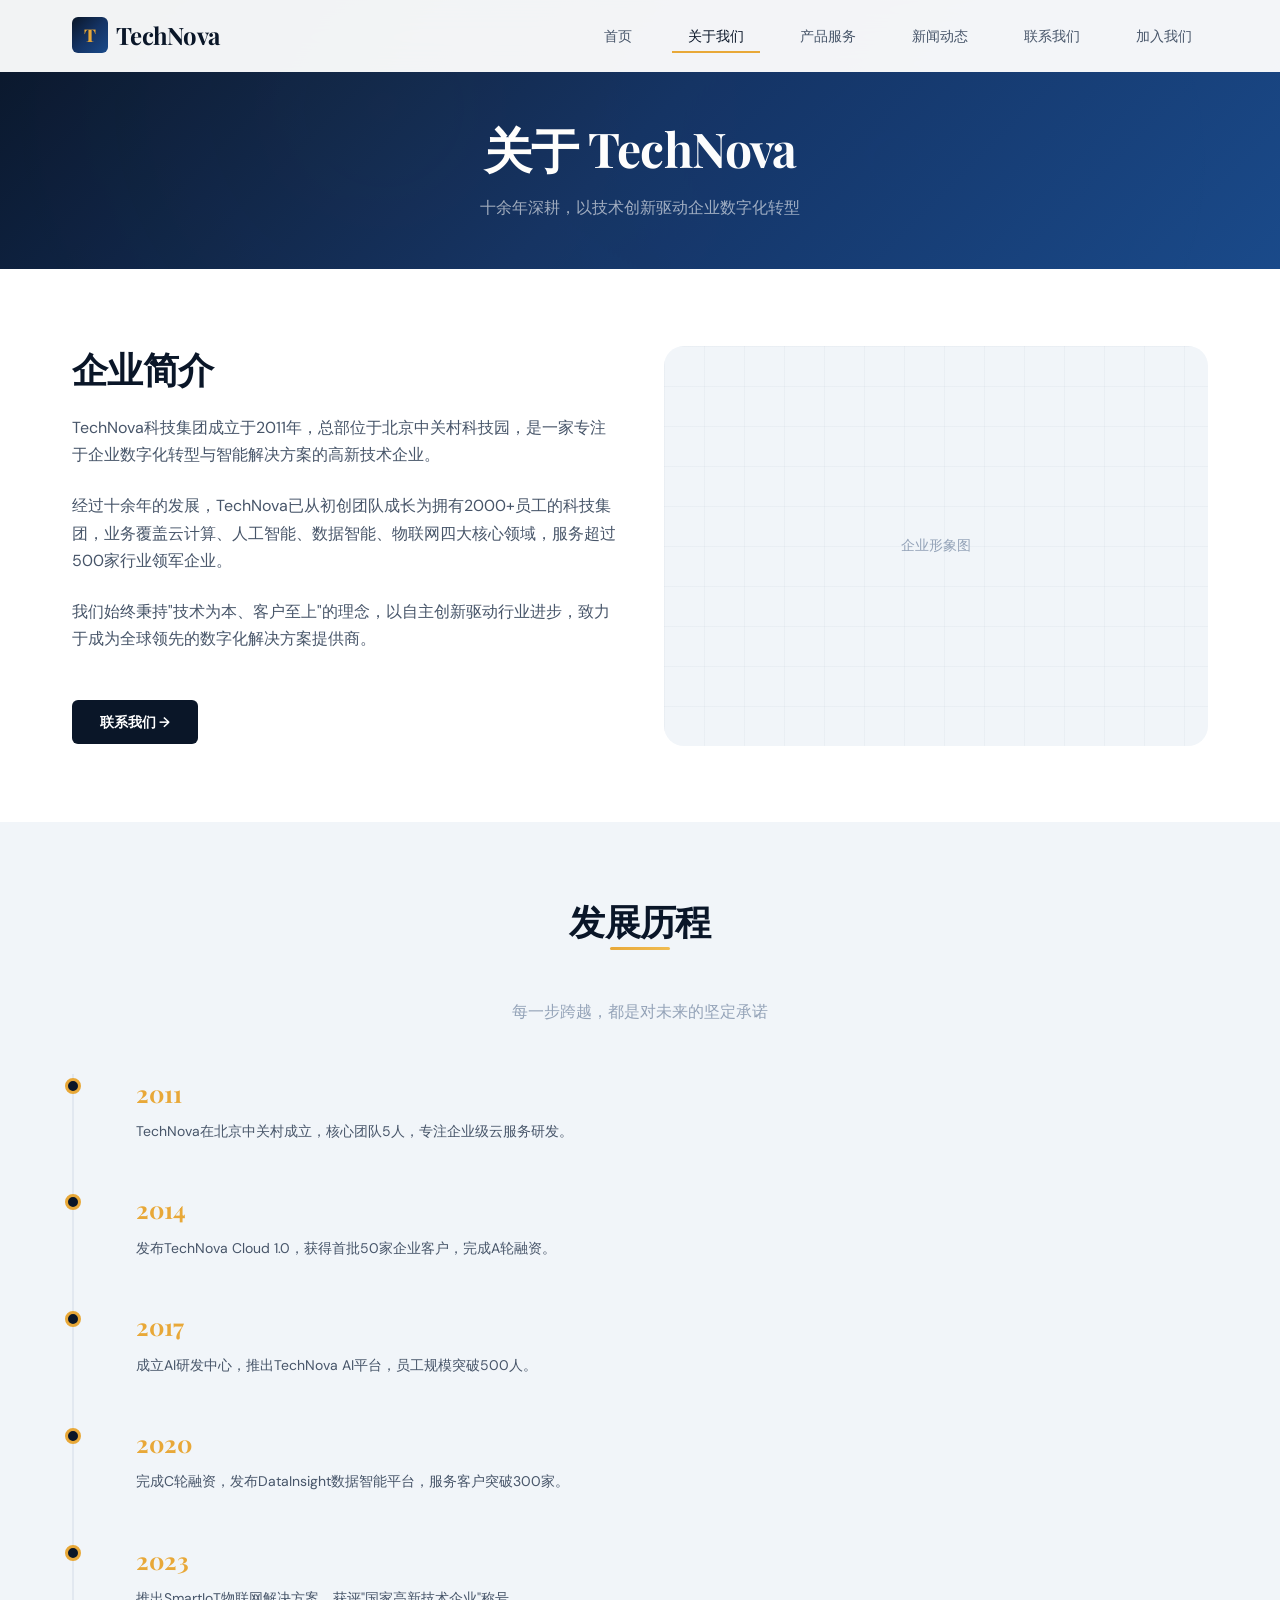
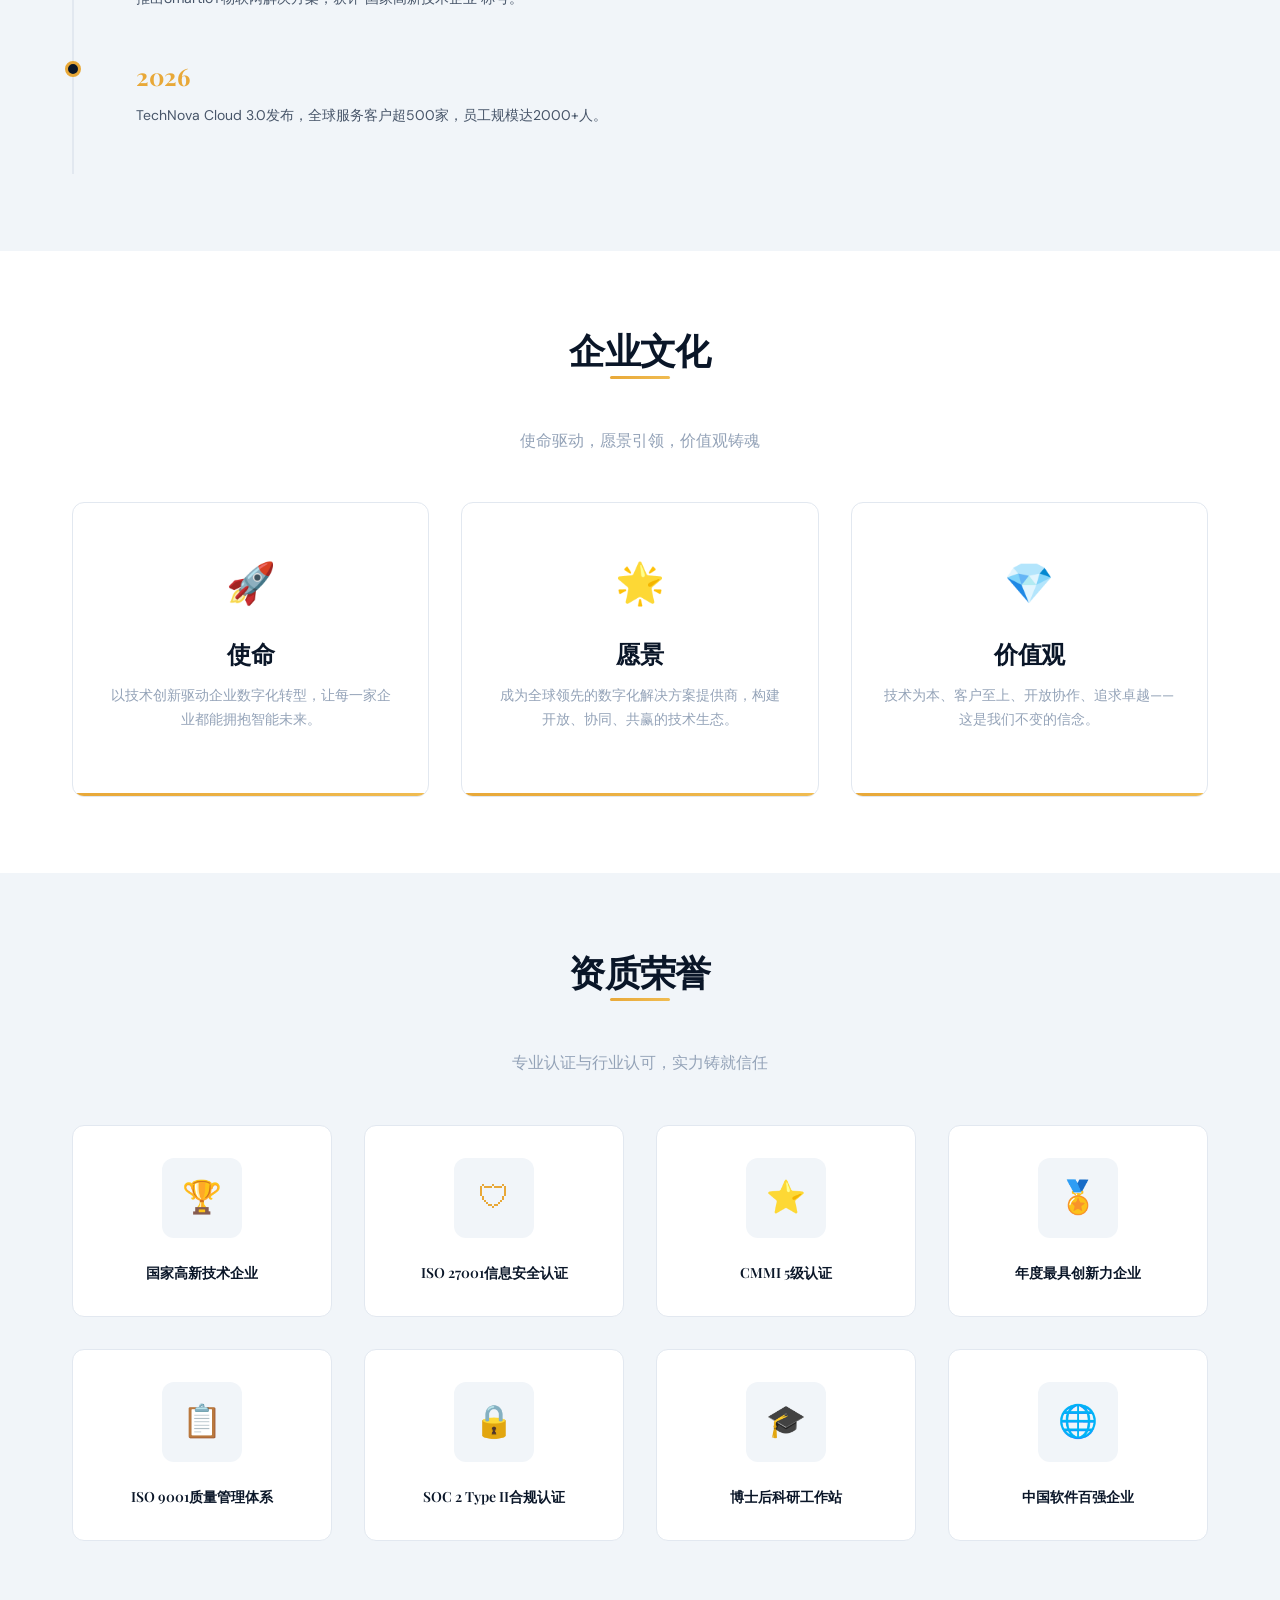
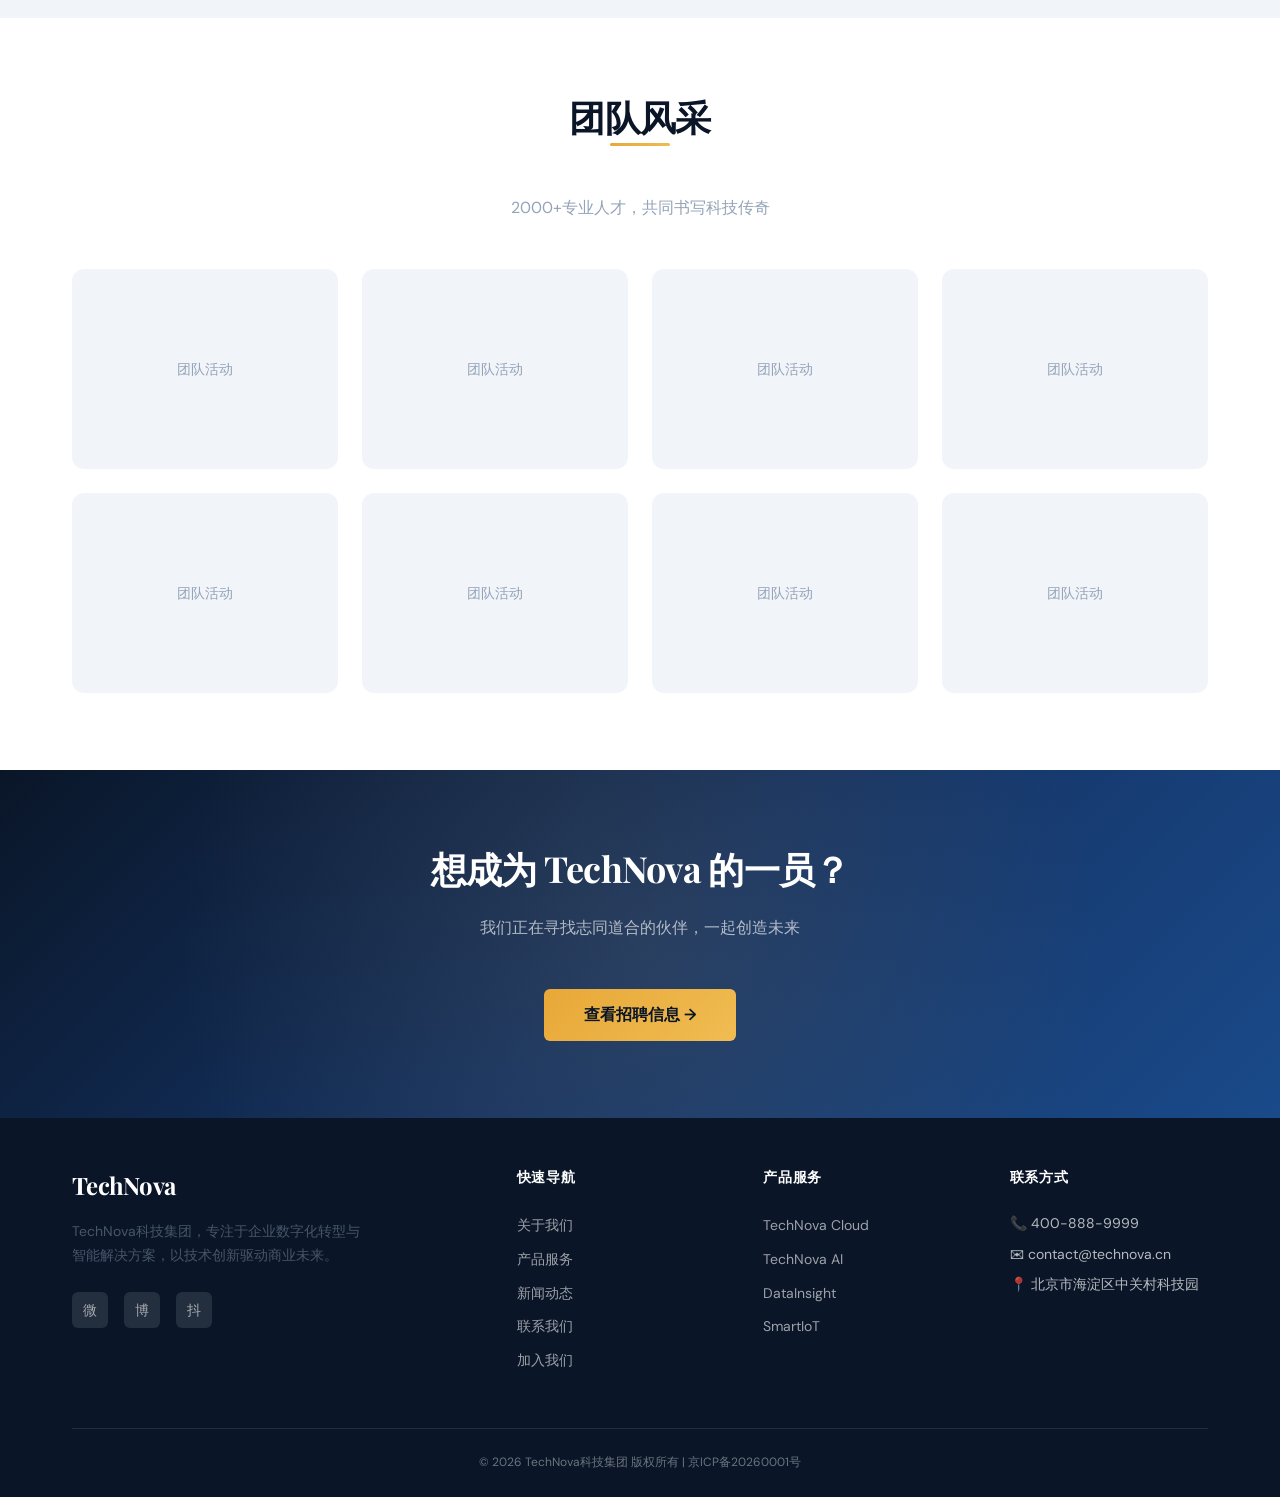
==== about.html @ 80d60792 "企业官网 firlst commit" ====
<!DOCTYPE html>
<html lang="zh-CN">
<head>
  <meta charset="UTF-8">
  <meta name="viewport" content="width=device-width, initial-scale=1.0">
  <title>关于我们 — TechNova科技集团</title>
  <meta name="description" content="了解TechNova科技集团的发展历程、企业文化、资质荣誉与团队风采。">
  <meta property="og:title" content="关于我们 — TechNova科技集团">
  <meta property="og:description" content="TechNova科技集团，十余年深耕数字化转型领域。">
  <link rel="preconnect" href="https://fonts.googleapis.com">
  <link rel="preconnect" href="https://fonts.gstatic.com" crossorigin>
  <link href="https://fonts.googleapis.com/css2?family=Playfair+Display:wght@400;600;700&family=DM+Sans:wght@400;500;600;700&display=swap" rel="stylesheet">
  <link rel="stylesheet" href="css/style.css">
</head>
<body>
  <a href="#main" class="skip-link">跳到主要内容</a>

  <!-- Navigation -->
  <nav class="navbar" role="navigation" aria-label="主导航">
    <div class="navbar__inner">
      <a href="index.html" class="navbar__logo" aria-label="TechNova 首页">
        <div class="navbar__logo-icon">T</div>
        TechNova
      </a>
      <ul class="navbar__menu">
        <li><a href="index.html" class="navbar__link">首页</a></li>
        <li><a href="about.html" class="navbar__link active">关于我们</a></li>
        <li><a href="products.html" class="navbar__link">产品服务</a></li>
        <li><a href="news.html" class="navbar__link">新闻动态</a></li>
        <li><a href="contact.html" class="navbar__link">联系我们</a></li>
        <li><a href="careers.html" class="navbar__link">加入我们</a></li>
      </ul>
      <div class="navbar__hamburger" aria-label="打开菜单" role="button" tabindex="0">
        <span></span><span></span><span></span>
      </div>
    </div>
    <div class="navbar__overlay"></div>
    <div class="navbar__mobile-menu">
      <a href="index.html" class="navbar__link">首页</a>
      <a href="about.html" class="navbar__link active">关于我们</a>
      <a href="products.html" class="navbar__link">产品服务</a>
      <a href="news.html" class="navbar__link">新闻动态</a>
      <a href="contact.html" class="navbar__link">联系我们</a>
      <a href="careers.html" class="navbar__link">加入我们</a>
    </div>
  </nav>

  <main id="main">
    <!-- Page Banner -->
    <section class="page-banner">
      <div class="container">
        <h1>关于 TechNova</h1>
        <p>十余年深耕，以技术创新驱动企业数字化转型</p>
      </div>
    </section>

    <!-- Company Intro -->
    <section class="section" aria-labelledby="intro-title">
      <div class="container">
        <div class="intro-layout reveal">
          <div class="intro-layout__text">
            <h2 id="intro-title">企业简介</h2>
            <p>TechNova科技集团成立于2011年，总部位于北京中关村科技园，是一家专注于企业数字化转型与智能解决方案的高新技术企业。</p>
            <p>经过十余年的发展，TechNova已从初创团队成长为拥有2000+员工的科技集团，业务覆盖云计算、人工智能、数据智能、物联网四大核心领域，服务超过500家行业领军企业。</p>
            <p>我们始终秉持"技术为本、客户至上"的理念，以自主创新驱动行业进步，致力于成为全球领先的数字化解决方案提供商。</p>
            <a href="contact.html" class="btn btn--primary mt-md">联系我们 →</a>
          </div>
          <div class="intro-layout__image">
            企业形象图
          </div>
        </div>
      </div>
    </section>

    <!-- Development Timeline -->
    <section class="section section--alt" aria-labelledby="timeline-title">
      <div class="container">
        <div class="section-header reveal">
          <h2 id="timeline-title">发展历程</h2>
          <p>每一步跨越，都是对未来的坚定承诺</p>
        </div>
        <div class="timeline reveal">
          <div class="timeline__item">
            <div class="timeline__year">2011</div>
            <div class="timeline__text">TechNova在北京中关村成立，核心团队5人，专注企业级云服务研发。</div>
          </div>
          <div class="timeline__item">
            <div class="timeline__year">2014</div>
            <div class="timeline__text">发布TechNova Cloud 1.0，获得首批50家企业客户，完成A轮融资。</div>
          </div>
          <div class="timeline__item">
            <div class="timeline__year">2017</div>
            <div class="timeline__text">成立AI研发中心，推出TechNova AI平台，员工规模突破500人。</div>
          </div>
          <div class="timeline__item">
            <div class="timeline__year">2020</div>
            <div class="timeline__text">完成C轮融资，发布DataInsight数据智能平台，服务客户突破300家。</div>
          </div>
          <div class="timeline__item">
            <div class="timeline__year">2023</div>
            <div class="timeline__text">推出SmartIoT物联网解决方案，获评"国家高新技术企业"称号。</div>
          </div>
          <div class="timeline__item">
            <div class="timeline__year">2026</div>
            <div class="timeline__text">TechNova Cloud 3.0发布，全球服务客户超500家，员工规模达2000+人。</div>
          </div>
        </div>
      </div>
    </section>

    <!-- Corporate Culture -->
    <section class="section" aria-labelledby="culture-title">
      <div class="container">
        <div class="section-header reveal">
          <h2 id="culture-title">企业文化</h2>
          <p>使命驱动，愿景引领，价值观铸魂</p>
        </div>
        <div class="grid grid--3">
          <div class="culture-card reveal reveal--delay-1">
            <div class="culture-card__icon">🚀</div>
            <h3 class="culture-card__title">使命</h3>
            <p class="culture-card__desc">以技术创新驱动企业数字化转型，让每一家企业都能拥抱智能未来。</p>
          </div>
          <div class="culture-card reveal reveal--delay-2">
            <div class="culture-card__icon">🌟</div>
            <h3 class="culture-card__title">愿景</h3>
            <p class="culture-card__desc">成为全球领先的数字化解决方案提供商，构建开放、协同、共赢的技术生态。</p>
          </div>
          <div class="culture-card reveal reveal--delay-3">
            <div class="culture-card__icon">💎</div>
            <h3 class="culture-card__title">价值观</h3>
            <p class="culture-card__desc">技术为本、客户至上、开放协作、追求卓越——这是我们不变的信念。</p>
          </div>
        </div>
      </div>
    </section>

    <!-- Qualifications & Honors -->
    <section class="section section--alt" aria-labelledby="honors-title">
      <div class="container">
        <div class="section-header reveal">
          <h2 id="honors-title">资质荣誉</h2>
          <p>专业认证与行业认可，实力铸就信任</p>
        </div>
        <div class="grid grid--4">
          <div class="honor-card reveal reveal--delay-1">
            <div class="honor-card__img">🏆</div>
            <div class="honor-card__title">国家高新技术企业</div>
          </div>
          <div class="honor-card reveal reveal--delay-2">
            <div class="honor-card__img">🛡</div>
            <div class="honor-card__title">ISO 27001信息安全认证</div>
          </div>
          <div class="honor-card reveal reveal--delay-3">
            <div class="honor-card__img">⭐</div>
            <div class="honor-card__title">CMMI 5级认证</div>
          </div>
          <div class="honor-card reveal reveal--delay-4">
            <div class="honor-card__img">🏅</div>
            <div class="honor-card__title">年度最具创新力企业</div>
          </div>
          <div class="honor-card reveal reveal--delay-1">
            <div class="honor-card__img">📋</div>
            <div class="honor-card__title">ISO 9001质量管理体系</div>
          </div>
          <div class="honor-card reveal reveal--delay-2">
            <div class="honor-card__img">🔒</div>
            <div class="honor-card__title">SOC 2 Type II合规认证</div>
          </div>
          <div class="honor-card reveal reveal--delay-3">
            <div class="honor-card__img">🎓</div>
            <div class="honor-card__title">博士后科研工作站</div>
          </div>
          <div class="honor-card reveal reveal--delay-4">
            <div class="honor-card__img">🌐</div>
            <div class="honor-card__title">中国软件百强企业</div>
          </div>
        </div>
      </div>
    </section>

    <!-- Team Showcase -->
    <section class="section" aria-labelledby="team-title">
      <div class="container">
        <div class="section-header reveal">
          <h2 id="team-title">团队风采</h2>
          <p>2000+专业人才，共同书写科技传奇</p>
        </div>
        <div class="team-grid reveal">
          <div class="team-grid__item">
            团队活动
            <div class="team-grid__caption">2026年度技术峰会</div>
          </div>
          <div class="team-grid__item">
            团队活动
            <div class="team-grid__caption">产品研发团队合影</div>
          </div>
          <div class="team-grid__item">
            团队活动
            <div class="team-grid__caption">AI创新实验室</div>
          </div>
          <div class="team-grid__item">
            团队活动
            <div class="team-grid__caption">年度团建活动</div>
          </div>
          <div class="team-grid__item">
            团队活动
            <div class="team-grid__caption">客户服务团队</div>
          </div>
          <div class="team-grid__item">
            团队活动
            <div class="team-grid__caption">技术分享沙龙</div>
          </div>
          <div class="team-grid__item">
            团队活动
            <div class="team-grid__caption">公益志愿活动</div>
          </div>
          <div class="team-grid__item">
            团队活动
            <div class="team-grid__caption">新员工入职培训</div>
          </div>
        </div>
      </div>
    </section>

    <!-- CTA -->
    <section class="cta-section" aria-labelledby="cta-title">
      <div class="container">
        <h2 id="cta-title" class="reveal">想成为 TechNova 的一员？</h2>
        <p class="reveal">我们正在寻找志同道合的伙伴，一起创造未来</p>
        <div class="reveal">
          <a href="careers.html" class="btn btn--accent btn--lg">查看招聘信息 →</a>
        </div>
      </div>
    </section>
  </main>

  <!-- Footer -->
  <footer class="footer" role="contentinfo">
    <div class="container">
      <div class="footer__grid">
        <div>
          <div class="footer__brand">TechNova</div>
          <p class="footer__brand-desc">TechNova科技集团，专注于企业数字化转型与智能解决方案，以技术创新驱动商业未来。</p>
          <div class="footer__social">
            <a href="#" class="footer__social-link" aria-label="微信">微</a>
            <a href="#" class="footer__social-link" aria-label="微博">博</a>
            <a href="#" class="footer__social-link" aria-label="抖音">抖</a>
          </div>
        </div>
        <div>
          <div class="footer__heading">快速导航</div>
          <ul class="footer__links">
            <li><a href="about.html">关于我们</a></li>
            <li><a href="products.html">产品服务</a></li>
            <li><a href="news.html">新闻动态</a></li>
            <li><a href="contact.html">联系我们</a></li>
            <li><a href="careers.html">加入我们</a></li>
          </ul>
        </div>
        <div>
          <div class="footer__heading">产品服务</div>
          <ul class="footer__links">
            <li><a href="products.html">TechNova Cloud</a></li>
            <li><a href="products.html">TechNova AI</a></li>
            <li><a href="products.html">DataInsight</a></li>
            <li><a href="products.html">SmartIoT</a></li>
          </ul>
        </div>
        <div>
          <div class="footer__heading">联系方式</div>
          <div class="footer__contact-item">📞 400-888-9999</div>
          <div class="footer__contact-item">✉ contact@technova.cn</div>
          <div class="footer__contact-item">📍 北京市海淀区中关村科技园</div>
        </div>
      </div>
      <div class="footer__bottom">
        © 2026 TechNova科技集团 版权所有 | 京ICP备20260001号
      </div>
    </div>
  </footer>

  <script src="js/main.js"></script>
</body>
</html>
---- css/style.css ----
/* ============================================
   TechNova Enterprise — Global Stylesheet
   Aesthetic: Deep Navy Luxury + Warm Amber Accent
   ============================================ */

/* --- Design Tokens --- */
:root {
  /* Primary Palette */
  --color-primary: #0a1628;
  --color-primary-light: #1a2d4a;
  --color-primary-mid: #143364;
  --color-accent: #e8a838;
  --color-accent-hover: #f0bc52;
  --color-accent-dark: #c48820;

  /* Neutrals */
  --color-text: #1e293b;
  --color-text-secondary: #475569;
  --color-text-muted: #94a3b8;
  --color-border: #e2e8f0;
  --color-bg: #ffffff;
  --color-bg-alt: #f8fafc;
  --color-bg-section: #f1f5f9;

  /* Gradients */
  --gradient-hero: linear-gradient(135deg, #0a1628 0%, #143364 50%, #1a4a8a 100%);
  --gradient-card: linear-gradient(180deg, rgba(10,22,40,0.02) 0%, rgba(10,22,40,0.06) 100%);
  --gradient-accent: linear-gradient(135deg, #e8a838 0%, #f0bc52 100%);

  /* Typography */
  --font-display: 'Playfair Display', Georgia, serif;
  --font-body: 'DM Sans', -apple-system, BlinkMacSystemFont, sans-serif;
  --font-mono: 'JetBrains Mono', monospace;

  /* Sizing */
  --fs-hero: clamp(2.5rem, 5vw, 4rem);
  --fs-h1: clamp(2rem, 4vw, 3rem);
  --fs-h2: clamp(1.75rem, 3vw, 2.25rem);
  --fs-h3: clamp(1.25rem, 2vw, 1.5rem);
  --fs-body: 1rem;
  --fs-small: 0.875rem;
  --fs-tiny: 0.75rem;

  /* Spacing */
  --space-xs: 0.5rem;
  --space-sm: 1rem;
  --space-md: 1.5rem;
  --space-lg: 2rem;
  --space-xl: 3rem;
  --space-section: clamp(3rem, 6vw, 5rem);

  /* Layout */
  --container-max: 1200px;
  --container-wide: 1400px;
  --nav-height: 72px;
  --radius-sm: 6px;
  --radius-md: 12px;
  --radius-lg: 20px;
  --radius-full: 9999px;

  /* Shadows */
  --shadow-sm: 0 1px 3px rgba(10,22,40,0.08);
  --shadow-md: 0 4px 12px rgba(10,22,40,0.12);
  --shadow-lg: 0 8px 30px rgba(10,22,40,0.18);
  --shadow-xl: 0 16px 50px rgba(10,22,40,0.25);
  --shadow-glow: 0 0 40px rgba(232,168,56,0.15);

  /* Transitions */
  --ease-out: cubic-bezier(0.16, 1, 0.3, 1);
  --ease-in-out: cubic-bezier(0.65, 0, 0.35, 1);
  --duration-fast: 0.2s;
  --duration-normal: 0.4s;
  --duration-slow: 0.6s;
}

/* --- Reset & Base --- */
*, *::before, *::after {
  margin: 0;
  padding: 0;
  box-sizing: border-box;
}

html {
  scroll-behavior: smooth;
  font-size: 16px;
  -webkit-font-smoothing: antialiased;
  -moz-osx-font-smoothing: grayscale;
}

body {
  font-family: var(--font-body);
  font-size: var(--fs-body);
  line-height: 1.6;
  color: var(--color-text);
  background: var(--color-bg);
  overflow-x: hidden;
}

/* Skip to content (accessibility) */
.skip-link {
  position: absolute;
  top: -100%;
  left: 0;
  background: var(--color-accent);
  color: var(--color-primary);
  padding: var(--space-sm) var(--space-md);
  z-index: 10000;
  font-weight: 600;
  transition: top var(--duration-fast);
}
.skip-link:focus {
  top: 0;
}

/* --- Typography --- */
h1, h2, h3, h4, h5, h6 {
  font-family: var(--font-display);
  color: var(--color-primary);
  line-height: 1.2;
  letter-spacing: -0.02em;
}

h1 { font-size: var(--fs-h1); }
h2 { font-size: var(--fs-h2); margin-bottom: var(--space-lg); }
h3 { font-size: var(--fs-h3); margin-bottom: var(--space-md); }

p {
  color: var(--color-text-secondary);
  line-height: 1.7;
  margin-bottom: var(--space-sm);
}

a {
  color: var(--color-primary-mid);
  text-decoration: none;
  transition: color var(--duration-fast) var(--ease-out);
}
a:hover {
  color: var(--color-accent);
}
a:focus-visible {
  outline: 2px solid var(--color-accent);
  outline-offset: 2px;
}

/* --- Container --- */
.container {
  width: 100%;
  max-width: var(--container-max);
  margin: 0 auto;
  padding: 0 var(--space-lg);
}
.container--wide {
  max-width: var(--container-wide);
}

/* --- Section --- */
.section {
  padding: var(--space-section) 0;
}
.section--alt {
  background: var(--color-bg-section);
}
.section--dark {
  background: var(--gradient-hero);
  color: #fff;
}
.section--dark h2,
.section--dark h3 {
  color: #fff;
}
.section--dark p {
  color: rgba(255,255,255,0.7);
}

.section-header {
  text-align: center;
  margin-bottom: var(--space-xl);
}
.section-header h2 {
  position: relative;
  display: inline-block;
}
.section-header h2::after {
  content: '';
  position: absolute;
  bottom: -8px;
  left: 50%;
  transform: translateX(-50%);
  width: 60px;
  height: 3px;
  background: var(--gradient-accent);
  border-radius: 2px;
}
.section-header p {
  max-width: 600px;
  margin: var(--space-md) auto 0;
  color: var(--color-text-muted);
}

/* --- Navigation --- */
.navbar {
  position: fixed;
  top: 0;
  left: 0;
  right: 0;
  height: var(--nav-height);
  background: rgba(255,255,255,0.95);
  backdrop-filter: blur(20px);
  -webkit-backdrop-filter: blur(20px);
  z-index: 1000;
  transition: background var(--duration-normal), box-shadow var(--duration-normal);
  border-bottom: 1px solid transparent;
}
.navbar.scrolled {
  background: rgba(255,255,255,0.98);
  box-shadow: var(--shadow-md);
  border-bottom-color: var(--color-border);
}
.navbar__inner {
  display: flex;
  align-items: center;
  justify-content: space-between;
  height: 100%;
  max-width: var(--container-max);
  margin: 0 auto;
  padding: 0 var(--space-lg);
}

/* Logo */
.navbar__logo {
  display: flex;
  align-items: center;
  gap: var(--space-xs);
  font-family: var(--font-display);
  font-size: 1.5rem;
  font-weight: 700;
  color: var(--color-primary);
  letter-spacing: -0.03em;
}
.navbar__logo-icon {
  width: 36px;
  height: 36px;
  background: var(--gradient-hero);
  border-radius: var(--radius-sm);
  display: flex;
  align-items: center;
  justify-content: center;
  color: var(--color-accent);
  font-size: 1.1rem;
  font-weight: 800;
}

/* Menu */
.navbar__menu {
  display: flex;
  align-items: center;
  gap: var(--space-md);
  list-style: none;
}
.navbar__link {
  font-size: var(--fs-small);
  font-weight: 500;
  color: var(--color-text-secondary);
  padding: var(--space-xs) var(--space-sm);
  border-radius: var(--radius-sm);
  transition: all var(--duration-fast) var(--ease-out);
  position: relative;
}
.navbar__link::after {
  content: '';
  position: absolute;
  bottom: 0;
  left: 50%;
  width: 0;
  height: 2px;
  background: var(--color-accent);
  transition: all var(--duration-fast) var(--ease-out);
  transform: translateX(-50%);
}
.navbar__link:hover,
.navbar__link.active {
  color: var(--color-primary);
}
.navbar__link:hover::after,
.navbar__link.active::after {
  width: 100%;
}

/* Hamburger */
.navbar__hamburger {
  display: none;
  width: 28px;
  height: 28px;
  cursor: pointer;
  position: relative;
  z-index: 1001;
}
.navbar__hamburger span {
  display: block;
  width: 100%;
  height: 2px;
  background: var(--color-primary);
  position: absolute;
  left: 0;
  transition: all var(--duration-fast) var(--ease-out);
}
.navbar__hamburger span:nth-child(1) { top: 6px; }
.navbar__hamburger span:nth-child(2) { top: 13px; }
.navbar__hamburger span:nth-child(3) { top: 20px; }
.navbar__hamburger.open span:nth-child(1) {
  top: 13px;
  transform: rotate(45deg);
}
.navbar__hamburger.open span:nth-child(2) {
  opacity: 0;
}
.navbar__hamburger.open span:nth-child(3) {
  top: 13px;
  transform: rotate(-45deg);
}

/* Mobile overlay */
.navbar__overlay {
  display: none;
  position: fixed;
  top: 0;
  left: 0;
  right: 0;
  bottom: 0;
  background: rgba(10,22,40,0.5);
  backdrop-filter: blur(4px);
  z-index: 999;
  opacity: 0;
  transition: opacity var(--duration-normal);
}
.navbar__overlay.visible {
  opacity: 1;
}

/* Mobile menu panel */
.navbar__mobile-menu {
  display: none;
  position: fixed;
  top: 0;
  right: -280px;
  width: 280px;
  height: 100vh;
  background: var(--color-bg);
  z-index: 1000;
  padding: calc(var(--nav-height) + var(--space-lg)) var(--space-lg) var(--space-lg);
  transition: right var(--duration-normal) var(--ease-out);
  box-shadow: var(--shadow-xl);
}
.navbar__mobile-menu.open {
  right: 0;
}
.navbar__mobile-menu .navbar__link {
  display: block;
  font-size: var(--fs-body);
  padding: var(--space-sm) 0;
  border-bottom: 1px solid var(--color-border);
}

@media (max-width: 768px) {
  .navbar__menu { display: none; }
  .navbar__hamburger { display: block; }
  .navbar__overlay { display: block; }
  .navbar__mobile-menu { display: block; }
}

/* --- Buttons --- */
.btn {
  display: inline-flex;
  align-items: center;
  justify-content: center;
  gap: var(--space-xs);
  font-family: var(--font-body);
  font-size: var(--fs-small);
  font-weight: 600;
  padding: 0.75rem 1.75rem;
  border: none;
  border-radius: var(--radius-sm);
  cursor: pointer;
  transition: all var(--duration-fast) var(--ease-out);
  text-decoration: none;
  line-height: 1;
  min-height: 44px;
}
.btn:focus-visible {
  outline: 2px solid var(--color-accent);
  outline-offset: 2px;
}

.btn--primary {
  background: var(--color-primary);
  color: #fff;
}
.btn--primary:hover {
  background: var(--color-primary-light);
  transform: translateY(-1px);
  box-shadow: var(--shadow-md);
}

.btn--accent {
  background: var(--gradient-accent);
  color: var(--color-primary);
}
.btn--accent:hover {
  transform: translateY(-1px);
  box-shadow: var(--shadow-glow);
}

.btn--outline {
  background: transparent;
  color: var(--color-primary);
  border: 2px solid var(--color-primary);
}
.btn--outline:hover {
  background: var(--color-primary);
  color: #fff;
}

.btn--outline-light {
  background: transparent;
  color: #fff;
  border: 2px solid rgba(255,255,255,0.4);
}
.btn--outline-light:hover {
  background: rgba(255,255,255,0.1);
  border-color: #fff;
}

.btn--lg {
  font-size: var(--fs-body);
  padding: 1rem 2.5rem;
  min-height: 52px;
}

.btn--sm {
  font-size: var(--fs-tiny);
  padding: 0.5rem 1rem;
  min-height: 36px;
}

/* --- Cards --- */
.card {
  background: var(--color-bg);
  border-radius: var(--radius-md);
  padding: var(--space-lg);
  border: 1px solid var(--color-border);
  transition: all var(--duration-normal) var(--ease-out);
  position: relative;
  overflow: hidden;
}
.card::before {
  content: '';
  position: absolute;
  top: 0;
  left: 0;
  right: 0;
  height: 3px;
  background: var(--gradient-accent);
  opacity: 0;
  transition: opacity var(--duration-normal);
}
.card:hover {
  transform: translateY(-4px);
  box-shadow: var(--shadow-lg);
  border-color: transparent;
}
.card:hover::before {
  opacity: 1;
}

.card__icon {
  width: 48px;
  height: 48px;
  background: var(--color-bg-section);
  border-radius: var(--radius-md);
  display: flex;
  align-items: center;
  justify-content: center;
  margin-bottom: var(--space-md);
  font-size: 1.5rem;
  color: var(--color-primary-mid);
  transition: all var(--duration-normal);
}
.card:hover .card__icon {
  background: var(--color-primary);
  color: var(--color-accent);
}

.card__title {
  font-family: var(--font-display);
  font-size: var(--fs-h3);
  color: var(--color-primary);
  margin-bottom: var(--space-sm);
}

.card__desc {
  color: var(--color-text-muted);
  font-size: var(--fs-small);
  line-height: 1.6;
}

/* --- Grid Layouts --- */
.grid {
  display: grid;
  gap: var(--space-lg);
}
.grid--2 { grid-template-columns: repeat(2, 1fr); }
.grid--3 { grid-template-columns: repeat(3, 1fr); }
.grid--4 { grid-template-columns: repeat(4, 1fr); }

@media (max-width: 1024px) {
  .grid--4 { grid-template-columns: repeat(2, 1fr); }
  .grid--3 { grid-template-columns: repeat(2, 1fr); }
}
@media (max-width: 768px) {
  .grid--4 { grid-template-columns: 1fr; }
  .grid--3 { grid-template-columns: 1fr; }
  .grid--2 { grid-template-columns: 1fr; }
}

/* --- Hero Section --- */
.hero {
  position: relative;
  min-height: 100vh;
  display: flex;
  align-items: center;
  background: var(--gradient-hero);
  overflow: hidden;
}
.hero__bg-pattern {
  position: absolute;
  inset: 0;
  opacity: 0.08;
  background-image:
    radial-gradient(circle at 20% 50%, rgba(232,168,56,0.3) 0%, transparent 50%),
    radial-gradient(circle at 80% 20%, rgba(26,77,138,0.4) 0%, transparent 40%),
    radial-gradient(circle at 60% 80%, rgba(232,168,56,0.2) 0%, transparent 45%);
}
.hero__grid-lines {
  position: absolute;
  inset: 0;
  opacity: 0.04;
  background-image:
    linear-gradient(rgba(255,255,255,0.1) 1px, transparent 1px),
    linear-gradient(90deg, rgba(255,255,255,0.1) 1px, transparent 1px);
  background-size: 60px 60px;
}
.hero__content {
  position: relative;
  z-index: 2;
  max-width: 700px;
  padding-top: var(--nav-height);
}
.hero__badge {
  display: inline-flex;
  align-items: center;
  gap: var(--space-xs);
  background: rgba(232,168,56,0.15);
  border: 1px solid rgba(232,168,56,0.3);
  color: var(--color-accent);
  padding: 0.4rem 1rem;
  border-radius: var(--radius-full);
  font-size: var(--fs-tiny);
  font-weight: 600;
  margin-bottom: var(--space-md);
  letter-spacing: 0.05em;
}
.hero__title {
  font-family: var(--font-display);
  font-size: var(--fs-hero);
  color: #fff;
  line-height: 1.15;
  margin-bottom: var(--space-md);
  letter-spacing: -0.03em;
}
.hero__title em {
  font-style: normal;
  color: var(--color-accent);
}
.hero__subtitle {
  color: rgba(255,255,255,0.65);
  font-size: 1.125rem;
  line-height: 1.7;
  margin-bottom: var(--space-xl);
  max-width: 540px;
}
.hero__actions {
  display: flex;
  gap: var(--space-md);
  flex-wrap: wrap;
}
.hero__scroll-indicator {
  position: absolute;
  bottom: 2rem;
  left: 50%;
  transform: translateX(-50%);
  color: rgba(255,255,255,0.4);
  font-size: var(--fs-tiny);
  display: flex;
  flex-direction: column;
  align-items: center;
  gap: var(--space-xs);
  animation: heroFloat 2s ease-in-out infinite;
}
.hero__scroll-indicator svg {
  width: 20px;
  height: 20px;
}

@keyframes heroFloat {
  0%, 100% { transform: translateX(-50%) translateY(0); }
  50% { transform: translateX(-50%) translateY(-8px); }
}

/* --- Stats / Data Highlights --- */
.stats {
  display: grid;
  grid-template-columns: repeat(4, 1fr);
  gap: var(--space-lg);
  text-align: center;
}
.stat__number {
  font-family: var(--font-display);
  font-size: clamp(2rem, 4vw, 3.5rem);
  font-weight: 700;
  color: var(--color-accent);
  line-height: 1;
  margin-bottom: var(--space-xs);
}
.stat__number .counter {
  display: inline;
}
.stat__label {
  font-size: var(--fs-small);
  color: var(--color-text-muted);
  font-weight: 500;
}

@media (max-width: 768px) {
  .stats {
    grid-template-columns: repeat(2, 1fr);
  }
}

/* --- Timeline --- */
.timeline {
  position: relative;
  padding-left: 2rem;
}
.timeline::before {
  content: '';
  position: absolute;
  left: 0;
  top: 0;
  bottom: 0;
  width: 2px;
  background: var(--color-border);
}
.timeline__item {
  position: relative;
  padding-bottom: var(--space-xl);
  padding-left: var(--space-lg);
}
.timeline__item::before {
  content: '';
  position: absolute;
  left: -2rem;
  top: 4px;
  width: 16px;
  height: 16px;
  background: var(--color-primary);
  border: 3px solid var(--color-accent);
  border-radius: 50%;
  transform: translateX(-7px);
}
.timeline__year {
  font-family: var(--font-display);
  font-size: var(--fs-h3);
  color: var(--color-accent);
  font-weight: 700;
  margin-bottom: var(--space-xs);
}
.timeline__text {
  color: var(--color-text-secondary);
  font-size: var(--fs-small);
}

/* --- Logo Wall --- */
.logo-wall {
  display: flex;
  align-items: center;
  justify-content: center;
  gap: var(--space-xl);
  flex-wrap: wrap;
  opacity: 0.6;
}
.logo-wall__item {
  font-family: var(--font-body);
  font-size: 1.125rem;
  font-weight: 700;
  color: var(--color-text-muted);
  padding: var(--space-sm) var(--space-md);
  border: 1px solid var(--color-border);
  border-radius: var(--radius-sm);
  transition: all var(--duration-fast);
}
.logo-wall__item:hover {
  opacity: 1;
  color: var(--color-primary);
  border-color: var(--color-primary);
}

/* --- CTA Section --- */
.cta-section {
  background: var(--gradient-hero);
  text-align: center;
  padding: var(--space-section) 0;
  position: relative;
  overflow: hidden;
}
.cta-section::before {
  content: '';
  position: absolute;
  inset: 0;
  background: radial-gradient(circle at 50% 50%, rgba(232,168,56,0.1) 0%, transparent 70%);
}
.cta-section h2 {
  color: #fff;
  font-size: var(--fs-h2);
  margin-bottom: var(--space-md);
}
.cta-section p {
  color: rgba(255,255,255,0.65);
  max-width: 500px;
  margin: 0 auto var(--space-xl);
}

/* --- News Cards --- */
.news-card {
  display: flex;
  gap: var(--space-lg);
  padding: var(--space-lg);
  border-radius: var(--radius-md);
  background: var(--color-bg);
  border: 1px solid var(--color-border);
  transition: all var(--duration-normal) var(--ease-out);
}
.news-card:hover {
  box-shadow: var(--shadow-md);
  border-color: transparent;
}
.news-card__img {
  width: 200px;
  height: 140px;
  background: var(--color-bg-section);
  border-radius: var(--radius-sm);
  flex-shrink: 0;
  display: flex;
  align-items: center;
  justify-content: center;
  color: var(--color-text-muted);
  font-size: var(--fs-tiny);
}
.news-card__body {
  flex: 1;
}
.news-card__date {
  font-size: var(--fs-tiny);
  color: var(--color-text-muted);
  margin-bottom: var(--space-xs);
}
.news-card__title {
  font-family: var(--font-display);
  font-size: 1.125rem;
  color: var(--color-primary);
  margin-bottom: var(--space-xs);
  transition: color var(--duration-fast);
}
.news-card:hover .news-card__title {
  color: var(--color-accent);
}
.news-card__excerpt {
  color: var(--color-text-muted);
  font-size: var(--fs-small);
  line-height: 1.6;
}

@media (max-width: 768px) {
  .news-card {
    flex-direction: column;
  }
  .news-card__img {
    width: 100%;
    height: 180px;
  }
}

/* --- Product Cards --- */
.product-card {
  background: var(--color-bg);
  border-radius: var(--radius-md);
  overflow: hidden;
  border: 1px solid var(--color-border);
  transition: all var(--duration-normal) var(--ease-out);
}
.product-card:hover {
  transform: translateY(-4px);
  box-shadow: var(--shadow-lg);
  border-color: transparent;
}
.product-card__img {
  height: 200px;
  background: var(--gradient-card);
  display: flex;
  align-items: center;
  justify-content: center;
  color: var(--color-primary-mid);
  font-size: 2rem;
}
.product-card__body {
  padding: var(--space-lg);
}
.product-card__tag {
  display: inline-block;
  background: rgba(232,168,56,0.1);
  color: var(--color-accent-dark);
  padding: 0.25rem 0.75rem;
  border-radius: var(--radius-full);
  font-size: var(--fs-tiny);
  font-weight: 600;
  margin-bottom: var(--space-sm);
}
.product-card__title {
  font-family: var(--font-display);
  font-size: 1.125rem;
  color: var(--color-primary);
  margin-bottom: var(--space-xs);
}
.product-card__desc {
  color: var(--color-text-muted);
  font-size: var(--fs-small);
  line-height: 1.6;
  margin-bottom: var(--space-md);
}
.product-card__link {
  font-size: var(--fs-small);
  font-weight: 600;
  color: var(--color-primary-mid);
  display: inline-flex;
  align-items: center;
  gap: 4px;
}
.product-card__link:hover {
  color: var(--color-accent);
}

/* --- Filter Tabs --- */
.filter-tabs {
  display: flex;
  gap: var(--space-xs);
  margin-bottom: var(--space-xl);
  flex-wrap: wrap;
}
.filter-tab {
  padding: 0.5rem 1.25rem;
  border-radius: var(--radius-full);
  font-size: var(--fs-small);
  font-weight: 500;
  color: var(--color-text-secondary);
  background: var(--color-bg-alt);
  border: 1px solid var(--color-border);
  cursor: pointer;
  transition: all var(--duration-fast) var(--ease-out);
}
.filter-tab:hover {
  color: var(--color-primary);
  border-color: var(--color-primary);
}
.filter-tab.active {
  background: var(--color-primary);
  color: #fff;
  border-color: var(--color-primary);
}

/* --- Comparison Table --- */
.comparison-table {
  width: 100%;
  border-collapse: separate;
  border-spacing: 0;
  border-radius: var(--radius-md);
  overflow: hidden;
  border: 1px solid var(--color-border);
}
.comparison-table th {
  background: var(--color-primary);
  color: #fff;
  padding: var(--space-md);
  font-family: var(--font-display);
  font-size: var(--fs-small);
  font-weight: 600;
  text-align: left;
}
.comparison-table td {
  padding: var(--space-md);
  font-size: var(--fs-small);
  border-bottom: 1px solid var(--color-border);
}
.comparison-table tr:last-child td {
  border-bottom: none;
}
.comparison-table tr:hover td {
  background: var(--color-bg-alt);
}
.comparison-table .recommended {
  background: rgba(232,168,56,0.08);
}
.comparison-table .recommended td:first-child {
  position: relative;
}
.comparison-table .recommended td:first-child::before {
  content: '推荐';
  position: absolute;
  top: 0;
  left: 0;
  background: var(--color-accent);
  color: var(--color-primary);
  font-size: var(--fs-tiny);
  font-weight: 700;
  padding: 2px 8px;
  border-radius: 0 0 var(--radius-sm) 0;
}

/* --- Contact Info Cards --- */
.contact-card {
  background: var(--color-bg);
  border-radius: var(--radius-md);
  padding: var(--space-lg);
  border: 1px solid var(--color-border);
  display: flex;
  align-items: flex-start;
  gap: var(--space-md);
  transition: all var(--duration-normal) var(--ease-out);
}
.contact-card:hover {
  box-shadow: var(--shadow-md);
  border-color: transparent;
}
.contact-card__icon {
  width: 48px;
  height: 48px;
  background: var(--color-bg-section);
  border-radius: var(--radius-md);
  display: flex;
  align-items: center;
  justify-content: center;
  font-size: 1.25rem;
  color: var(--color-primary-mid);
  flex-shrink: 0;
}
.contact-card__title {
  font-weight: 600;
  color: var(--color-primary);
  margin-bottom: var(--space-xs);
  font-size: var(--fs-small);
}
.contact-card__detail {
  color: var(--color-text-secondary);
  font-size: var(--fs-small);
}

/* --- Form --- */
.form-group {
  margin-bottom: var(--space-md);
}
.form-label {
  display: block;
  font-size: var(--fs-small);
  font-weight: 600;
  color: var(--color-text);
  margin-bottom: var(--space-xs);
}
.form-input,
.form-textarea,
.form-select {
  width: 100%;
  padding: 0.75rem 1rem;
  border: 1px solid var(--color-border);
  border-radius: var(--radius-sm);
  font-family: var(--font-body);
  font-size: var(--fs-body);
  color: var(--color-text);
  background: var(--color-bg);
  transition: all var(--duration-fast);
}
.form-input:focus,
.form-textarea:focus,
.form-select:focus {
  outline: none;
  border-color: var(--color-primary-mid);
  box-shadow: 0 0 0 3px rgba(20,51,100,0.1);
}
.form-input.error,
.form-textarea.error {
  border-color: #e53e3e;
  box-shadow: 0 0 0 3px rgba(229,62,62,0.1);
}
.form-error {
  font-size: var(--fs-tiny);
  color: #e53e3e;
  margin-top: 4px;
  display: none;
}
.form-error.visible {
  display: block;
}
.form-textarea {
  min-height: 120px;
  resize: vertical;
}

/* --- Map Placeholder --- */
.map-placeholder {
  width: 100%;
  height: 400px;
  background: var(--color-bg-section);
  border-radius: var(--radius-md);
  border: 1px solid var(--color-border);
  display: flex;
  align-items: center;
  justify-content: center;
  color: var(--color-text-muted);
  font-size: var(--fs-small);
  position: relative;
  overflow: hidden;
}
.map-placeholder::before {
  content: '';
  position: absolute;
  inset: 0;
  background-image:
    linear-gradient(rgba(148,163,184,0.1) 1px, transparent 1px),
    linear-gradient(90deg, rgba(148,163,184,0.1) 1px, transparent 1px);
  background-size: 30px 30px;
}

/* --- Job Cards --- */
.job-card {
  background: var(--color-bg);
  border-radius: var(--radius-md);
  padding: var(--space-lg);
  border: 1px solid var(--color-border);
  transition: all var(--duration-normal) var(--ease-out);
}
.job-card:hover {
  box-shadow: var(--shadow-md);
  border-color: transparent;
}
.job-card__header {
  display: flex;
  justify-content: space-between;
  align-items: flex-start;
  margin-bottom: var(--space-md);
}
.job-card__title {
  font-family: var(--font-display);
  font-size: 1.125rem;
  color: var(--color-primary);
}
.job-card__location {
  font-size: var(--fs-tiny);
  color: var(--color-text-muted);
  display: flex;
  align-items: center;
  gap: 4px;
}
.job-card__tags {
  display: flex;
  gap: var(--space-xs);
  margin-bottom: var(--space-md);
}
.job-card__tag {
  background: var(--color-bg-section);
  color: var(--color-text-secondary);
  padding: 0.25rem 0.75rem;
  border-radius: var(--radius-full);
  font-size: var(--fs-tiny);
  font-weight: 500;
}
.job-card__desc {
  color: var(--color-text-muted);
  font-size: var(--fs-small);
  line-height: 1.6;
  margin-bottom: var(--space-md);
}

/* --- Pagination --- */
.pagination {
  display: flex;
  align-items: center;
  justify-content: center;
  gap: var(--space-xs);
  margin-top: var(--space-xl);
}
.pagination__btn {
  width: 40px;
  height: 40px;
  display: flex;
  align-items: center;
  justify-content: center;
  border-radius: var(--radius-sm);
  border: 1px solid var(--color-border);
  background: var(--color-bg);
  color: var(--color-text-secondary);
  font-size: var(--fs-small);
  cursor: pointer;
  transition: all var(--duration-fast);
}
.pagination__btn:hover {
  border-color: var(--color-primary);
  color: var(--color-primary);
}
.pagination__btn.active {
  background: var(--color-primary);
  color: #fff;
  border-color: var(--color-primary);
}

/* --- Footer --- */
.footer {
  background: var(--color-primary);
  color: rgba(255,255,255,0.7);
  padding: var(--space-xl) 0 0;
}
.footer__grid {
  display: grid;
  grid-template-columns: 2fr 1fr 1fr 1fr;
  gap: var(--space-xl);
  padding-bottom: var(--space-xl);
  border-bottom: 1px solid rgba(255,255,255,0.1);
}
.footer__brand {
  font-family: var(--font-display);
  font-size: 1.5rem;
  color: #fff;
  font-weight: 700;
  margin-bottom: var(--space-sm);
  letter-spacing: -0.03em;
}
.footer__brand-desc {
  font-size: var(--fs-small);
  line-height: 1.7;
  max-width: 300px;
}
.footer__heading {
  font-family: var(--font-display);
  font-size: var(--fs-small);
  color: #fff;
  font-weight: 600;
  margin-bottom: var(--space-md);
  letter-spacing: 0.05em;
}
.footer__links {
  list-style: none;
}
.footer__links li {
  margin-bottom: var(--space-xs);
}
.footer__links a {
  color: rgba(255,255,255,0.6);
  font-size: var(--fs-small);
  transition: color var(--duration-fast);
}
.footer__links a:hover {
  color: var(--color-accent);
}
.footer__contact-item {
  display: flex;
  align-items: center;
  gap: var(--space-xs);
  font-size: var(--fs-small);
  margin-bottom: var(--space-xs);
}
.footer__social {
  display: flex;
  gap: var(--space-sm);
  margin-top: var(--space-md);
}
.footer__social-link {
  width: 36px;
  height: 36px;
  border-radius: var(--radius-sm);
  background: rgba(255,255,255,0.1);
  display: flex;
  align-items: center;
  justify-content: center;
  color: rgba(255,255,255,0.6);
  font-size: 0.875rem;
  transition: all var(--duration-fast);
}
.footer__social-link:hover {
  background: var(--color-accent);
  color: var(--color-primary);
}
.footer__bottom {
  padding: var(--space-md) 0;
  text-align: center;
  font-size: var(--fs-tiny);
  color: rgba(255,255,255,0.4);
}

@media (max-width: 768px) {
  .footer__grid {
    grid-template-columns: 1fr;
    gap: var(--space-lg);
  }
}

/* --- Scroll Animations --- */
.reveal {
  opacity: 0;
  transform: translateY(30px);
  transition: opacity var(--duration-slow) var(--ease-out),
              transform var(--duration-slow) var(--ease-out);
}
.reveal.visible {
  opacity: 1;
  transform: translateY(0);
}
.reveal--delay-1 { transition-delay: 0.1s; }
.reveal--delay-2 { transition-delay: 0.2s; }
.reveal--delay-3 { transition-delay: 0.3s; }
.reveal--delay-4 { transition-delay: 0.4s; }

/* --- Utility --- */
.text-center { text-align: center; }
.text-accent { color: var(--color-accent); }
.text-muted { color: var(--color-text-muted); }
.mt-sm { margin-top: var(--space-sm); }
.mt-md { margin-top: var(--space-md); }
.mt-lg { margin-top: var(--space-lg); }
.mb-sm { margin-bottom: var(--space-sm); }
.mb-md { margin-bottom: var(--space-md); }
.mb-lg { margin-bottom: var(--space-lg); }
.flex { display: flex; }
.flex-center { display: flex; align-items: center; justify-content: center; }
.gap-sm { gap: var(--space-sm); }
.gap-md { gap: var(--space-md); }

/* --- Page Banner (sub-pages) --- */
.page-banner {
  background: var(--gradient-hero);
  padding: calc(var(--nav-height) + 3rem) 0 3rem;
  text-align: center;
  position: relative;
  overflow: hidden;
}
.page-banner::before {
  content: '';
  position: absolute;
  inset: 0;
  opacity: 0.06;
  background-image:
    radial-gradient(circle at 30% 40%, rgba(232,168,56,0.3) 0%, transparent 50%),
    radial-gradient(circle at 70% 60%, rgba(26,77,138,0.4) 0%, transparent 40%);
}
.page-banner h1 {
  color: #fff;
  font-size: var(--fs-h1);
  margin-bottom: var(--space-sm);
}
.page-banner p {
  color: rgba(255,255,255,0.6);
  max-width: 500px;
  margin: 0 auto;
}

/* --- Modal --- */
.modal-overlay {
  position: fixed;
  inset: 0;
  background: rgba(10,22,40,0.6);
  backdrop-filter: blur(4px);
  z-index: 2000;
  display: flex;
  align-items: center;
  justify-content: center;
  opacity: 0;
  visibility: hidden;
  transition: all var(--duration-normal);
}
.modal-overlay.open {
  opacity: 1;
  visibility: visible;
}
.modal {
  background: var(--color-bg);
  border-radius: var(--radius-lg);
  max-width: 800px;
  width: 90%;
  max-height: 80vh;
  overflow-y: auto;
  padding: var(--space-xl);
  transform: translateY(20px);
  transition: transform var(--duration-normal) var(--ease-out);
}
.modal-overlay.open .modal {
  transform: translateY(0);
}
.modal__close {
  position: absolute;
  top: var(--space-md);
  right: var(--space-md);
  width: 36px;
  height: 36px;
  border-radius: var(--radius-sm);
  background: var(--color-bg-section);
  display: flex;
  align-items: center;
  justify-content: center;
  cursor: pointer;
  font-size: 1.25rem;
  color: var(--color-text-secondary);
  transition: all var(--duration-fast);
}
.modal__close:hover {
  background: var(--color-primary);
  color: #fff;
}

/* --- Toast Notification --- */
.toast {
  position: fixed;
  bottom: 2rem;
  right: 2rem;
  background: var(--color-primary);
  color: #fff;
  padding: var(--space-md) var(--space-lg);
  border-radius: var(--radius-md);
  font-size: var(--fs-small);
  font-weight: 500;
  box-shadow: var(--shadow-lg);
  transform: translateY(100px);
  opacity: 0;
  transition: all var(--duration-normal) var(--ease-out);
  z-index: 3000;
}
.toast.visible {
  transform: translateY(0);
  opacity: 1;
}
.toast--success {
  background: #16a34a;
}
.toast--error {
  background: #e53e3e;
}

/* --- Search Box --- */
.search-box {
  display: flex;
  align-items: center;
  gap: var(--space-sm);
  max-width: 400px;
  margin-bottom: var(--space-xl);
}
.search-box__input {
  flex: 1;
  padding: 0.75rem 1rem;
  border: 1px solid var(--color-border);
  border-radius: var(--radius-sm);
  font-family: var(--font-body);
  font-size: var(--fs-body);
  color: var(--color-text);
  background: var(--color-bg);
}
.search-box__input:focus {
  outline: none;
  border-color: var(--color-primary-mid);
}
.search-box__btn {
  padding: 0.75rem 1.25rem;
  background: var(--color-primary);
  color: #fff;
  border: none;
  border-radius: var(--radius-sm);
  cursor: pointer;
  font-weight: 600;
  font-size: var(--fs-small);
  transition: all var(--duration-fast);
}
.search-box__btn:hover {
  background: var(--color-primary-light);
}

/* --- Honor Grid --- */
.honor-card {
  background: var(--color-bg);
  border-radius: var(--radius-md);
  padding: var(--space-lg);
  border: 1px solid var(--color-border);
  text-align: center;
  transition: all var(--duration-normal) var(--ease-out);
}
.honor-card:hover {
  transform: scale(1.03);
  box-shadow: var(--shadow-md);
}
.honor-card__img {
  width: 80px;
  height: 80px;
  background: var(--color-bg-section);
  border-radius: var(--radius-md);
  margin: 0 auto var(--space-md);
  display: flex;
  align-items: center;
  justify-content: center;
  font-size: 2rem;
  color: var(--color-accent);
}
.honor-card__title {
  font-family: var(--font-display);
  font-size: var(--fs-small);
  color: var(--color-primary);
  font-weight: 600;
}

/* --- Culture Cards --- */
.culture-card {
  background: var(--color-bg);
  border-radius: var(--radius-md);
  padding: var(--space-xl) var(--space-lg);
  border: 1px solid var(--color-border);
  text-align: center;
  transition: all var(--duration-normal) var(--ease-out);
  position: relative;
  overflow: hidden;
}
.culture-card::after {
  content: '';
  position: absolute;
  bottom: 0;
  left: 0;
  right: 0;
  height: 3px;
  background: var(--gradient-accent);
}
.culture-card:hover {
  transform: translateY(-4px);
  box-shadow: var(--shadow-lg);
}
.culture-card__icon {
  font-size: 2.5rem;
  margin-bottom: var(--space-md);
  color: var(--color-accent);
}
.culture-card__title {
  font-family: var(--font-display);
  font-size: var(--fs-h3);
  color: var(--color-primary);
  margin-bottom: var(--space-sm);
}
.culture-card__desc {
  color: var(--color-text-muted);
  font-size: var(--fs-small);
}

/* --- Benefit Items --- */
.benefit-item {
  display: flex;
  align-items: flex-start;
  gap: var(--space-md);
  padding: var(--space-md);
  border-radius: var(--radius-md);
  transition: background var(--duration-fast);
}
.benefit-item:hover {
  background: var(--color-bg-section);
}
.benefit-item__icon {
  width: 40px;
  height: 40px;
  background: rgba(232,168,56,0.1);
  border-radius: var(--radius-sm);
  display: flex;
  align-items: center;
  justify-content: center;
  color: var(--color-accent);
  font-size: 1.25rem;
  flex-shrink: 0;
}
.benefit-item__title {
  font-weight: 600;
  color: var(--color-primary);
  font-size: var(--fs-small);
  margin-bottom: 2px;
}
.benefit-item__desc {
  color: var(--color-text-muted);
  font-size: var(--fs-tiny);
}

/* --- Team Photo Grid --- */
.team-grid {
  display: grid;
  grid-template-columns: repeat(4, 1fr);
  gap: var(--space-md);
}
.team-grid__item {
  position: relative;
  height: 200px;
  background: var(--color-bg-section);
  border-radius: var(--radius-md);
  overflow: hidden;
  display: flex;
  align-items: center;
  justify-content: center;
  color: var(--color-text-muted);
  font-size: var(--fs-small);
  cursor: pointer;
  transition: all var(--duration-normal);
}
.team-grid__item:hover {
  transform: scale(1.02);
}
.team-grid__item::after {
  content: '';
  position: absolute;
  inset: 0;
  background: rgba(10,22,40,0.7);
  opacity: 0;
  transition: opacity var(--duration-normal);
  display: flex;
  align-items: center;
  justify-content: center;
}
.team-grid__item:hover::after {
  opacity: 1;
}
.team-grid__caption {
  position: absolute;
  bottom: 0;
  left: 0;
  right: 0;
  padding: var(--space-sm);
  background: rgba(10,22,40,0.8);
  color: #fff;
  font-size: var(--fs-tiny);
  transform: translateY(100%);
  transition: transform var(--duration-normal) var(--ease-out);
}
.team-grid__item:hover .team-grid__caption {
  transform: translateY(0);
}

@media (max-width: 768px) {
  .team-grid {
    grid-template-columns: repeat(2, 1fr);
  }
}

/* --- Intro Layout (left text, right image) --- */
.intro-layout {
  display: grid;
  grid-template-columns: 1fr 1fr;
  gap: var(--space-xl);
  align-items: center;
}
.intro-layout__text h2 {
  margin-bottom: var(--space-md);
}
.intro-layout__text p {
  margin-bottom: var(--space-md);
}
.intro-layout__image {
  height: 400px;
  background: var(--color-bg-section);
  border-radius: var(--radius-lg);
  display: flex;
  align-items: center;
  justify-content: center;
  color: var(--color-text-muted);
  font-size: var(--fs-small);
  position: relative;
  overflow: hidden;
}
.intro-layout__image::before {
  content: '';
  position: absolute;
  inset: 0;
  background-image:
    linear-gradient(rgba(148,163,184,0.08) 1px, transparent 1px),
    linear-gradient(90deg, rgba(148,163,184,0.08) 1px, transparent 1px);
  background-size: 40px 40px;
}

@media (max-width: 768px) {
  .intro-layout {
    grid-template-columns: 1fr;
  }
  .intro-layout__image {
    height: 250px;
    order: -1;
  }
}

/* --- Case Study --- */
.case-study {
  display: grid;
  grid-template-columns: 1fr 1fr;
  gap: var(--space-xl);
  align-items: center;
  padding: var(--space-xl) 0;
  border-bottom: 1px solid var(--color-border);
}
.case-study:last-child {
  border-bottom: none;
}
.case-study__quote {
  font-family: var(--font-display);
  font-size: 1.125rem;
  color: var(--color-text-secondary);
  line-height: 1.7;
  padding-left: var(--space-lg);
  border-left: 3px solid var(--color-accent);
  margin-top: var(--space-md);
}
.case-study__author {
  font-size: var(--fs-small);
  color: var(--color-text-muted);
  margin-top: var(--space-sm);
}

@media (max-width: 768px) {
  .case-study {
    grid-template-columns: 1fr;
  }
}

/* --- Social QR section --- */
.social-grid {
  display: grid;
  grid-template-columns: repeat(3, 1fr);
  gap: var(--space-lg);
  text-align: center;
}
.social-card {
  background: var(--color-bg);
  border-radius: var(--radius-md);
  padding: var(--space-lg);
  border: 1px solid var(--color-border);
  transition: all var(--duration-normal);
}
.social-card:hover {
  box-shadow: var(--shadow-md);
}
.social-card__icon {
  font-size: 2rem;
  margin-bottom: var(--space-sm);
}
.social-card__name {
  font-weight: 600;
  color: var(--color-primary);
  font-size: var(--fs-small);
  margin-bottom: var(--space-xs);
}
.social-card__qr {
  width: 120px;
  height: 120px;
  background: var(--color-bg-section);
  border-radius: var(--radius-sm);
  margin: var(--space-sm) auto 0;
  display: flex;
  align-items: center;
  justify-content: center;
  color: var(--color-text-muted);
  font-size: var(--fs-tiny);
}

@media (max-width: 768px) {
  .social-grid {
    grid-template-columns: 1fr;
  }
}
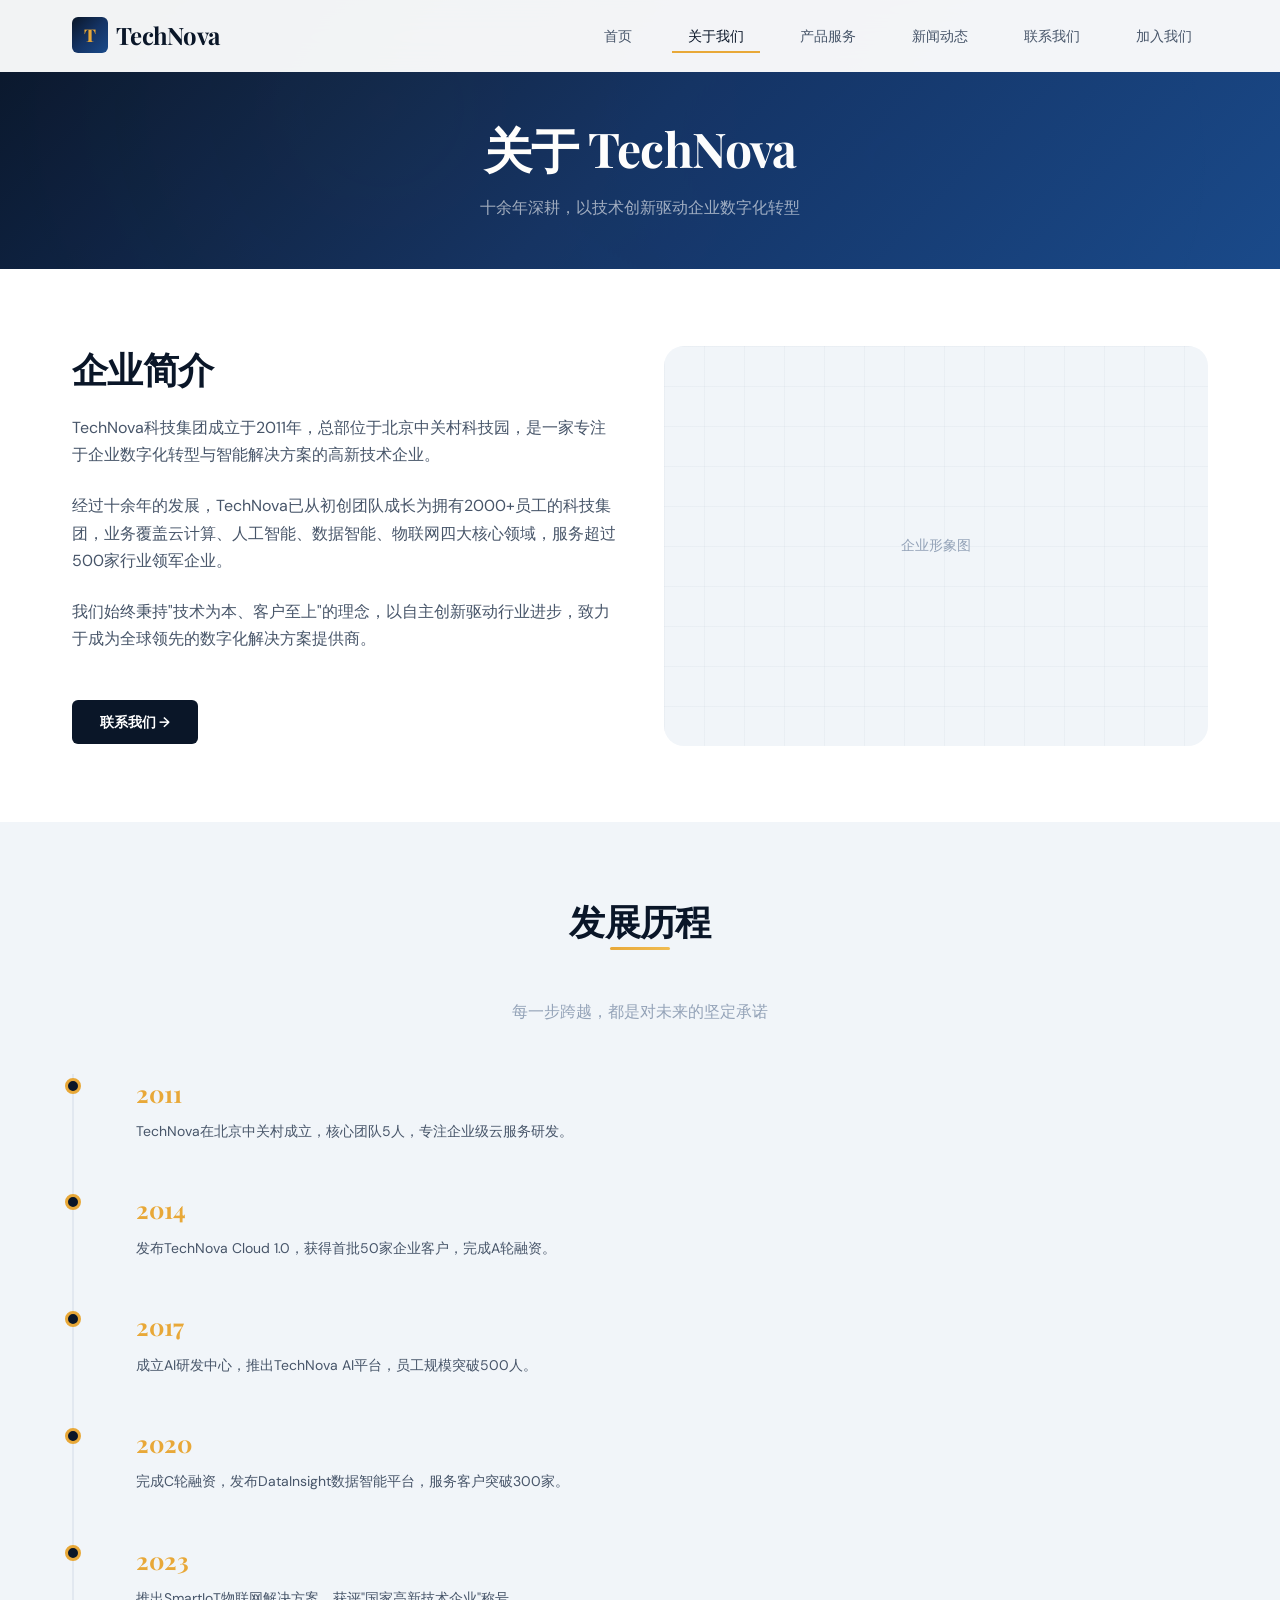
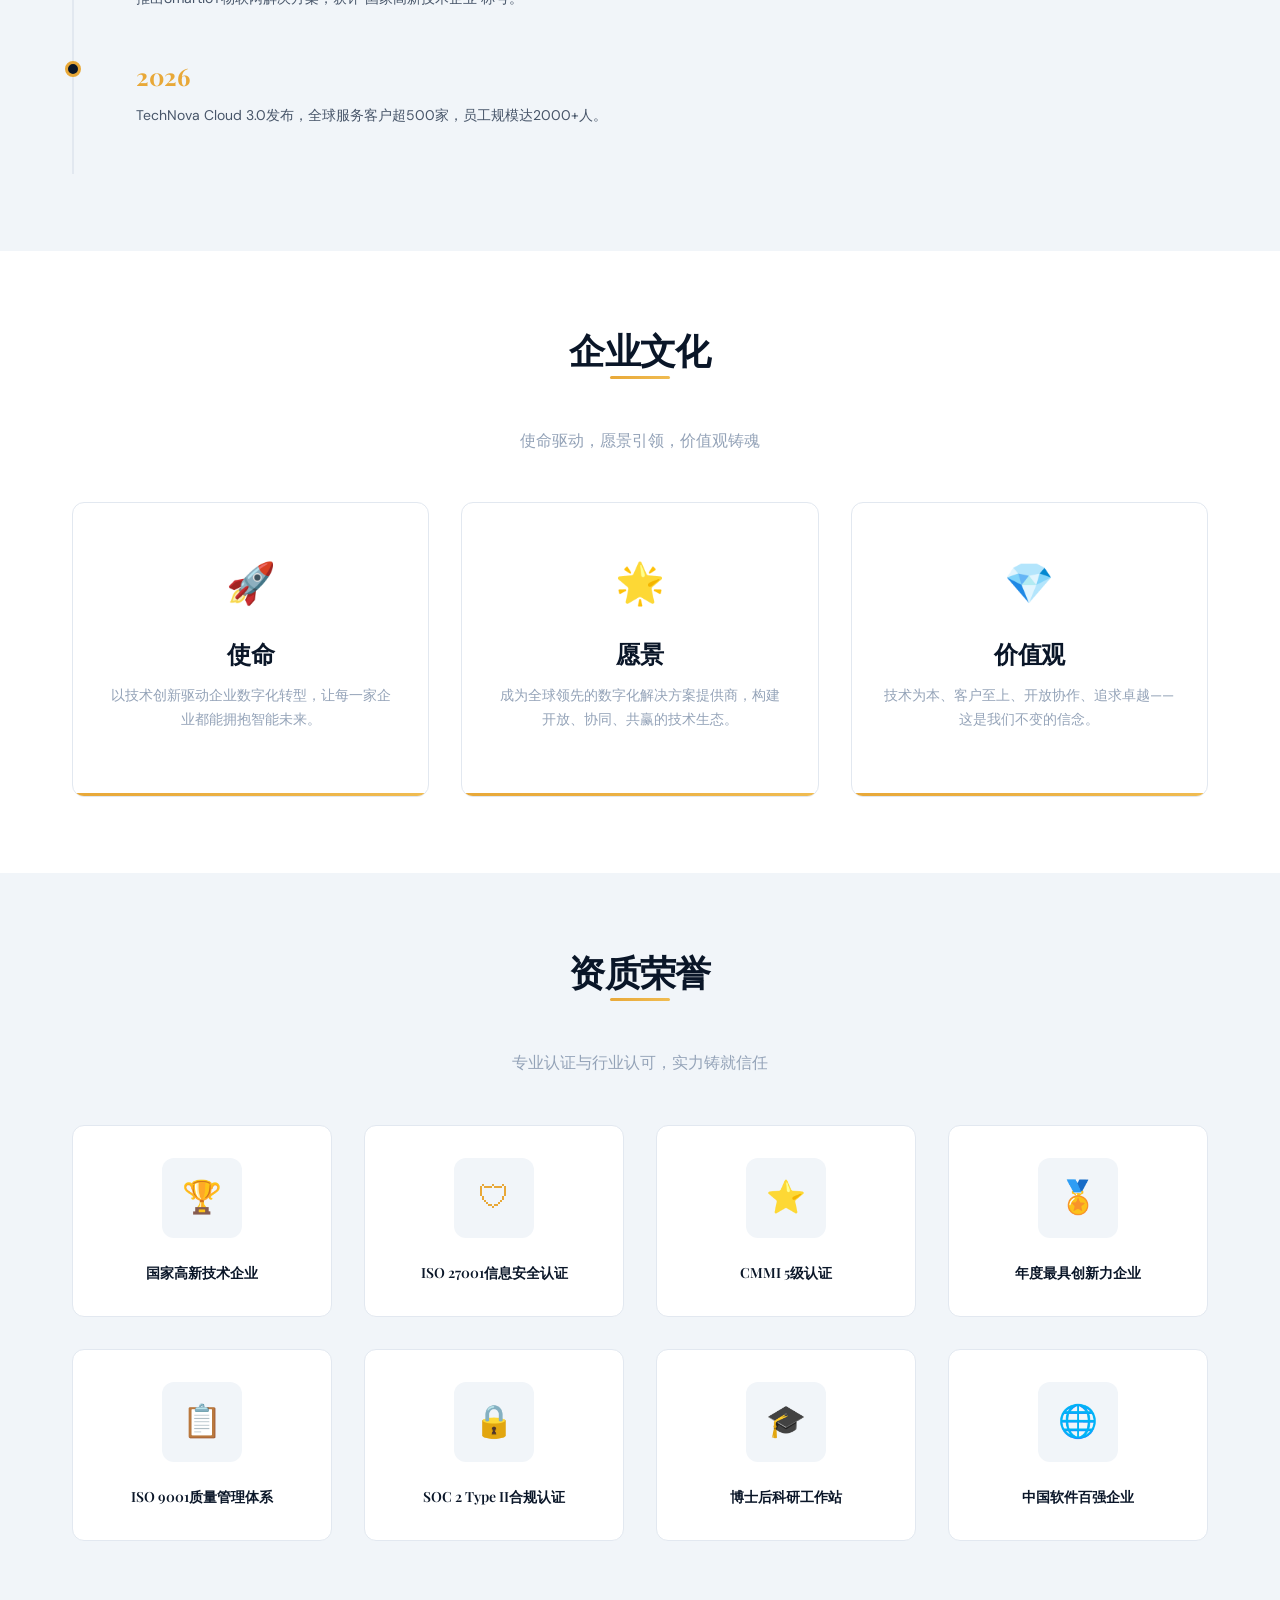
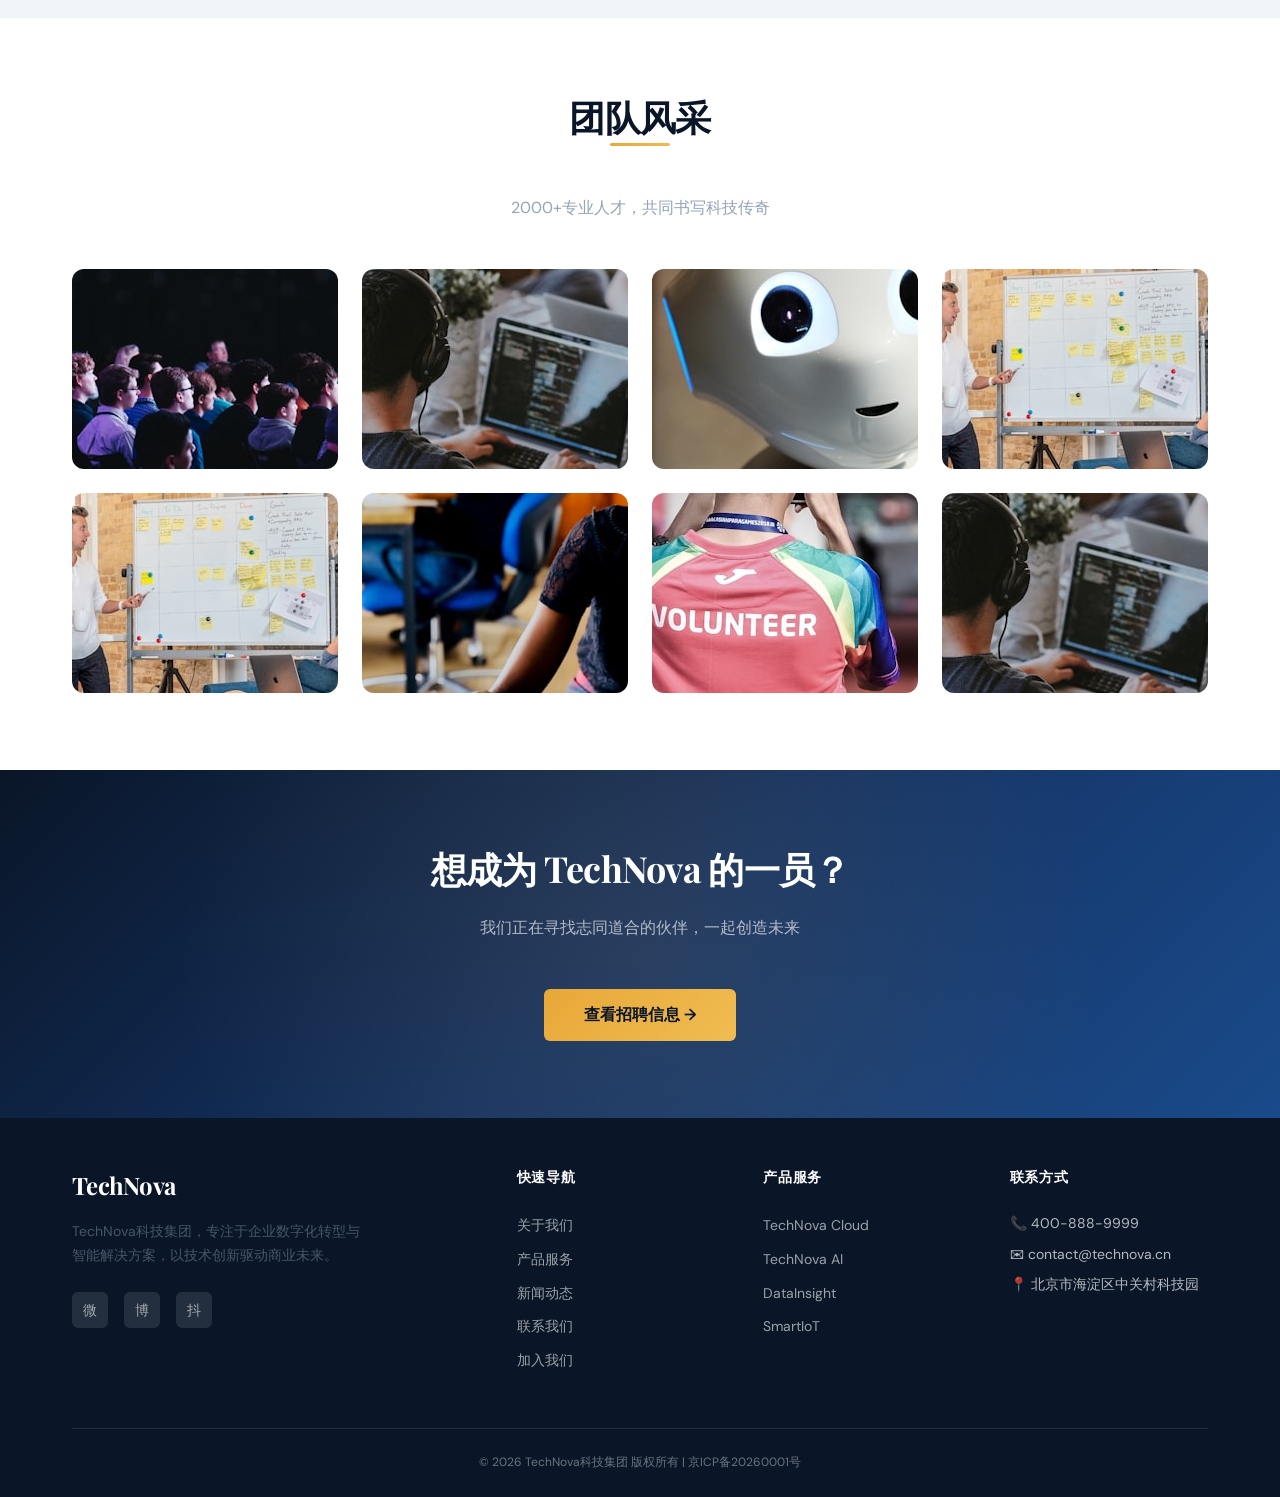
==== commit 422675cb: "添加关于页面内容和图片资源 Co-Authored-By: Claude Opus 4.7 <noreply@anthropic.com>" ====
--- a/about.html
+++ b/about.html
@@ -188,35 +188,35 @@
         </div>
         <div class="team-grid reveal">
           <div class="team-grid__item">
-            团队活动
+            <img src="images/team/tech-summit.jpg" alt="2026年度技术峰会" loading="lazy">
             <div class="team-grid__caption">2026年度技术峰会</div>
           </div>
           <div class="team-grid__item">
-            团队活动
+            <img src="images/team/dev-team.jpg" alt="产品研发团队合影" loading="lazy">
             <div class="team-grid__caption">产品研发团队合影</div>
           </div>
           <div class="team-grid__item">
-            团队活动
+            <img src="images/team/ai-lab.jpg" alt="AI创新实验室" loading="lazy">
             <div class="team-grid__caption">AI创新实验室</div>
           </div>
           <div class="team-grid__item">
-            团队活动
+            <img src="images/team/team-building.jpg" alt="年度团建活动" loading="lazy">
             <div class="team-grid__caption">年度团建活动</div>
           </div>
           <div class="team-grid__item">
-            团队活动
+            <img src="images/team/customer-service.jpg" alt="客户服务团队" loading="lazy">
             <div class="team-grid__caption">客户服务团队</div>
           </div>
           <div class="team-grid__item">
-            团队活动
+            <img src="images/team/tech-sharing.jpg" alt="技术分享沙龙" loading="lazy">
             <div class="team-grid__caption">技术分享沙龙</div>
           </div>
           <div class="team-grid__item">
-            团队活动
+            <img src="images/team/volunteer.jpg" alt="公益志愿活动" loading="lazy">
             <div class="team-grid__caption">公益志愿活动</div>
           </div>
           <div class="team-grid__item">
-            团队活动
+            <img src="images/team/onboarding.jpg" alt="新员工入职培训" loading="lazy">
             <div class="team-grid__caption">新员工入职培训</div>
           </div>
         </div>
